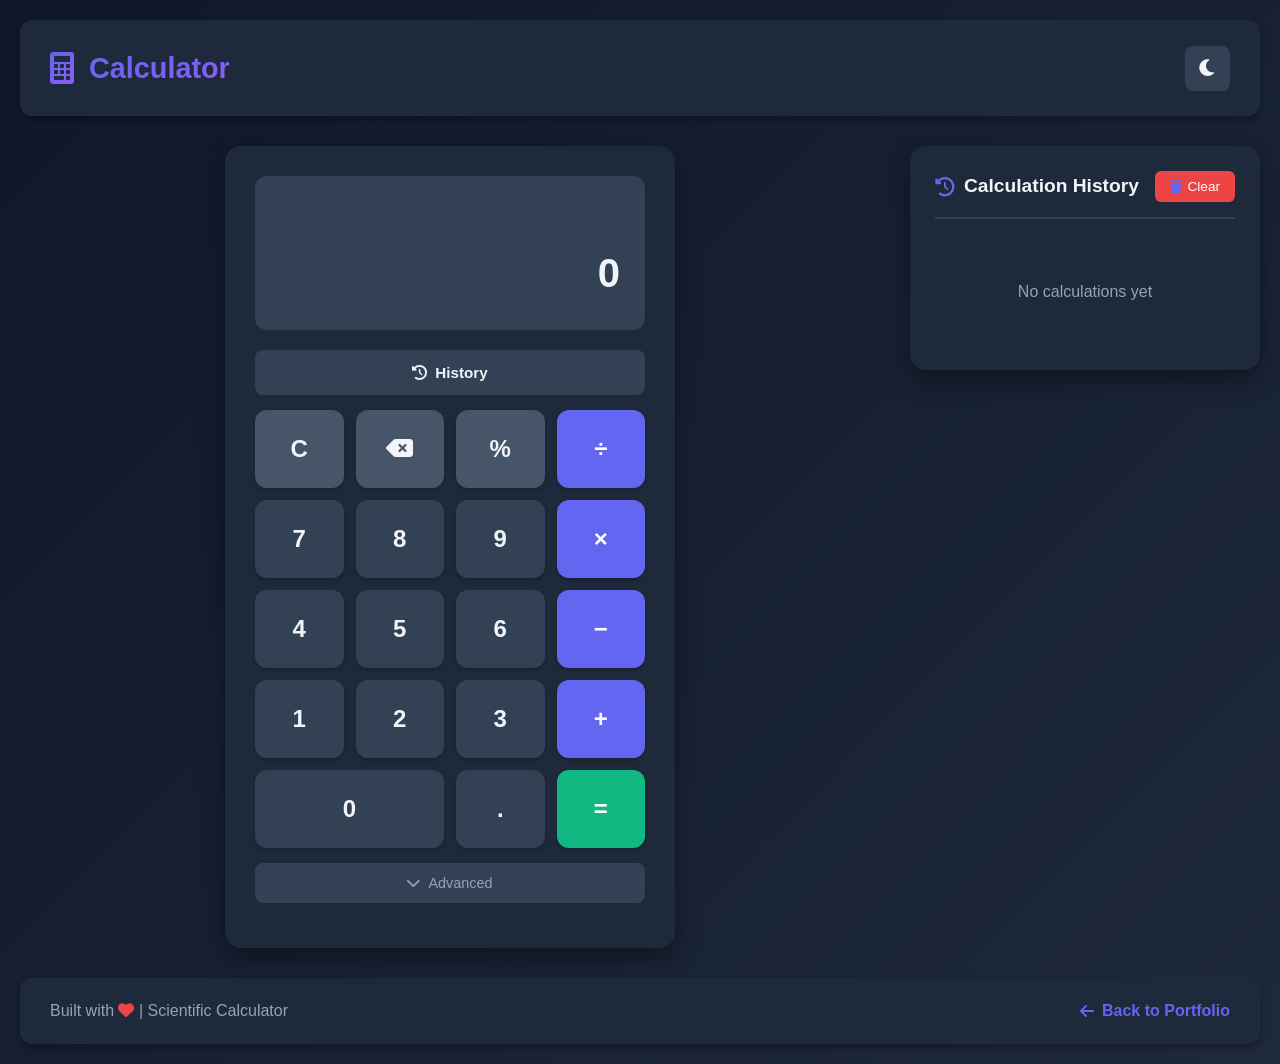
==== calculator.html @ 0b094eb4 "Update portfolio: Add Project Meridian capstone, capture project screenshots, update coding years to" ====
<!DOCTYPE html>
<html lang="en">
<head>
    <meta charset="UTF-8">
    <meta name="viewport" content="width=device-width, initial-scale=1.0">
    <title>Calculator - Live Demo</title>
    <link rel="stylesheet" href="https://cdnjs.cloudflare.com/ajax/libs/font-awesome/6.0.0/css/all.min.css">
    <link rel="stylesheet" href="calculator.css">
</head>
<body>
    <div class="container">
        <!-- Header -->
        <header class="app-header">
            <div class="header-content">
                <div class="logo">
                    <i class="fas fa-calculator"></i>
                    <h1>Calculator</h1>
                </div>
                <div class="header-actions">
                    <button id="themeToggle" class="theme-toggle" title="Toggle theme">
                        <i class="fas fa-moon"></i>
                    </button>
                </div>
            </div>
        </header>

        <!-- Calculator -->
        <main class="calculator-container">
            <div class="calculator">
                <!-- Display -->
                <div class="display-container">
                    <div class="display-previous" id="previousDisplay"></div>
                    <div class="display-current" id="currentDisplay">0</div>
                </div>

                <!-- History -->
                <div class="history-toggle">
                    <button id="historyBtn" class="history-btn">
                        <i class="fas fa-history"></i> History
                    </button>
                </div>

                <!-- Buttons -->
                <div class="buttons-grid">
                    <!-- Row 1 -->
                    <button class="btn btn-function" data-action="clear">C</button>
                    <button class="btn btn-function" data-action="delete">
                        <i class="fas fa-delete-left"></i>
                    </button>
                    <button class="btn btn-function" data-action="percent">%</button>
                    <button class="btn btn-operator" data-action="divide">÷</button>

                    <!-- Row 2 -->
                    <button class="btn btn-number" data-number="7">7</button>
                    <button class="btn btn-number" data-number="8">8</button>
                    <button class="btn btn-number" data-number="9">9</button>
                    <button class="btn btn-operator" data-action="multiply">×</button>

                    <!-- Row 3 -->
                    <button class="btn btn-number" data-number="4">4</button>
                    <button class="btn btn-number" data-number="5">5</button>
                    <button class="btn btn-number" data-number="6">6</button>
                    <button class="btn btn-operator" data-action="subtract">−</button>

                    <!-- Row 4 -->
                    <button class="btn btn-number" data-number="1">1</button>
                    <button class="btn btn-number" data-number="2">2</button>
                    <button class="btn btn-number" data-number="3">3</button>
                    <button class="btn btn-operator" data-action="add">+</button>

                    <!-- Row 5 -->
                    <button class="btn btn-number btn-zero" data-number="0">0</button>
                    <button class="btn btn-number" data-action="decimal">.</button>
                    <button class="btn btn-equals" data-action="equals">=</button>
                </div>

                <!-- Advanced Functions -->
                <div class="advanced-toggle">
                    <button id="advancedBtn" class="advanced-btn">
                        <i class="fas fa-chevron-down"></i> Advanced
                    </button>
                </div>

                <div class="advanced-functions" id="advancedFunctions">
                    <button class="btn btn-advanced" data-action="sqrt">√</button>
                    <button class="btn btn-advanced" data-action="square">x²</button>
                    <button class="btn btn-advanced" data-action="power">xʸ</button>
                    <button class="btn btn-advanced" data-action="factorial">x!</button>
                    <button class="btn btn-advanced" data-action="sin">sin</button>
                    <button class="btn btn-advanced" data-action="cos">cos</button>
                    <button class="btn btn-advanced" data-action="tan">tan</button>
                    <button class="btn btn-advanced" data-action="log">log</button>
                    <button class="btn btn-advanced" data-action="ln">ln</button>
                    <button class="btn btn-advanced" data-action="pi">π</button>
                    <button class="btn btn-advanced" data-action="e">e</button>
                    <button class="btn btn-advanced" data-action="inverse">1/x</button>
                </div>
            </div>

            <!-- History Panel -->
            <div class="history-panel" id="historyPanel">
                <div class="history-header">
                    <h3><i class="fas fa-history"></i> Calculation History</h3>
                    <button id="clearHistory" class="clear-history-btn">
                        <i class="fas fa-trash"></i> Clear
                    </button>
                </div>
                <div class="history-list" id="historyList">
                    <p class="history-empty">No calculations yet</p>
                </div>
            </div>
        </main>

        <!-- Footer -->
        <footer class="app-footer">
            <p>Built with <i class="fas fa-heart"></i> | Scientific Calculator</p>
            <a href="index.html" class="back-link">
                <i class="fas fa-arrow-left"></i> Back to Portfolio
            </a>
        </footer>
    </div>

    <script src="calculator.js"></script>
</body>
</html>
---- calculator.css ----
/* =================================================
   THIS IS WHERE GLOBAL STYLES & RESET ARE LOCATED
   ================================================= */

* {
    margin: 0;
    padding: 0;
    box-sizing: border-box;
}

:root {
    --primary-color: #6366f1;
    --primary-dark: #4f46e5;
    --secondary-color: #8b5cf6;
    --success-color: #10b981;
    --danger-color: #ef4444;
    --warning-color: #f59e0b;
    --bg-primary: #0f172a;
    --bg-secondary: #1e293b;
    --bg-tertiary: #334155;
    --text-primary: #f1f5f9;
    --text-secondary: #94a3b8;
    --border-color: #334155;
    --shadow: 0 4px 6px rgba(0, 0, 0, 0.3);
    --shadow-lg: 0 10px 25px rgba(0, 0, 0, 0.4);
    --btn-number: #334155;
    --btn-operator: #6366f1;
    --btn-equals: #10b981;
    --btn-function: #475569;
}

body {
    font-family: 'Segoe UI', Tahoma, Geneva, Verdana, sans-serif;
    background: linear-gradient(135deg, #0f172a 0%, #1e293b 100%);
    color: var(--text-primary);
    min-height: 100vh;
    line-height: 1.6;
    transition: all 0.3s ease;
}

body.light-theme {
    --bg-primary: #f8fafc;
    --bg-secondary: #ffffff;
    --bg-tertiary: #e2e8f0;
    --text-primary: #1e293b;
    --text-secondary: #64748b;
    --border-color: #cbd5e1;
    --btn-number: #e2e8f0;
    --btn-operator: #6366f1;
    --btn-equals: #10b981;
    --btn-function: #cbd5e1;
    background: linear-gradient(135deg, #f8fafc 0%, #e2e8f0 100%);
}

.container {
    max-width: 1400px;
    margin: 0 auto;
    padding: 20px;
}

/* ==============================================
   THIS IS THE HEADER AREA
   ============================================== */

.app-header {
    background: var(--bg-secondary);
    border-radius: 12px;
    padding: 25px 30px;
    margin-bottom: 30px;
    box-shadow: var(--shadow);
}

.header-content {
    display: flex;
    justify-content: space-between;
    align-items: center;
}

.logo {
    display: flex;
    align-items: center;
    gap: 15px;
}

.logo i {
    font-size: 2rem;
    background: linear-gradient(135deg, var(--primary-color), var(--secondary-color));
    -webkit-background-clip: text;
    -webkit-text-fill-color: transparent;
    background-clip: text;
}

.logo h1 {
    font-size: 1.8rem;
    font-weight: 700;
    background: linear-gradient(135deg, var(--primary-color), var(--secondary-color));
    -webkit-background-clip: text;
    -webkit-text-fill-color: transparent;
    background-clip: text;
}

.theme-toggle {
    width: 45px;
    height: 45px;
    border: 2px solid var(--border-color);
    background: var(--bg-tertiary);
    border-radius: 8px;
    color: var(--text-primary);
    cursor: pointer;
    transition: all 0.3s ease;
    display: flex;
    align-items: center;
    justify-content: center;
    font-size: 1.2rem;
}

.theme-toggle:hover {
    border-color: var(--primary-color);
    color: var(--primary-color);
    transform: rotate(15deg);
}

/* =================================================
   THIS IS WHERE THE CALCULATOR CONTAINER IS LOCATED
   ================================================= */

.calculator-container {
    display: grid;
    grid-template-columns: 1fr 350px;
    gap: 30px;
    align-items: start;
}

.calculator {
    background: var(--bg-secondary);
    border-radius: 16px;
    padding: 30px;
    box-shadow: var(--shadow-lg);
    max-width: 450px;
    margin: 0 auto;
    width: 100%;
}

/* =================================================
   THIS IS WHERE THE DISPLAY IS LOCATED
   ================================================= */

.display-container {
    background: var(--bg-tertiary);
    border-radius: 12px;
    padding: 25px;
    margin-bottom: 20px;
    min-height: 120px;
    display: flex;
    flex-direction: column;
    justify-content: flex-end;
    text-align: right;
    word-wrap: break-word;
    word-break: break-all;
}

.display-previous {
    color: var(--text-secondary);
    font-size: 1.2rem;
    min-height: 30px;
    margin-bottom: 10px;
}

.display-current {
    color: var(--text-primary);
    font-size: 2.5rem;
    font-weight: 600;
    min-height: 50px;
}

/* =================================================
   THIS IS WHERE THE BUTTONS ARE LOCATED
   ================================================= */

.history-toggle {
    margin-bottom: 15px;
}

.history-btn {
    width: 100%;
    padding: 12px;
    background: var(--bg-tertiary);
    border: 2px solid var(--border-color);
    border-radius: 8px;
    color: var(--text-primary);
    font-size: 0.95rem;
    font-weight: 600;
    cursor: pointer;
    transition: all 0.3s ease;
    display: flex;
    align-items: center;
    justify-content: center;
    gap: 8px;
}

.history-btn:hover {
    border-color: var(--primary-color);
    color: var(--primary-color);
}

.buttons-grid {
    display: grid;
    grid-template-columns: repeat(4, 1fr);
    gap: 12px;
    margin-bottom: 15px;
}

.btn {
    padding: 25px;
    border: none;
    border-radius: 12px;
    font-size: 1.5rem;
    font-weight: 600;
    cursor: pointer;
    transition: all 0.2s ease;
    box-shadow: 0 2px 4px rgba(0, 0, 0, 0.2);
}

.btn:hover {
    transform: translateY(-2px);
    box-shadow: 0 4px 8px rgba(0, 0, 0, 0.3);
}

.btn:active {
    transform: translateY(0);
}

.btn-number {
    background: var(--btn-number);
    color: var(--text-primary);
}

.btn-operator {
    background: var(--btn-operator);
    color: white;
}

.btn-equals {
    background: var(--btn-equals);
    color: white;
}

.btn-function {
    background: var(--btn-function);
    color: var(--text-primary);
}

.btn-zero {
    grid-column: span 2;
}

/* =================================================
   THIS IS WHERE THE ADVANCED FUNCTIONS ARE LOCATED
   ================================================= */

.advanced-toggle {
    margin-bottom: 15px;
}

.advanced-btn {
    width: 100%;
    padding: 10px;
    background: var(--bg-tertiary);
    border: 2px solid var(--border-color);
    border-radius: 8px;
    color: var(--text-secondary);
    font-size: 0.9rem;
    cursor: pointer;
    transition: all 0.3s ease;
    display: flex;
    align-items: center;
    justify-content: center;
    gap: 8px;
}

.advanced-btn:hover {
    border-color: var(--primary-color);
    color: var(--text-primary);
}

.advanced-btn.active i {
    transform: rotate(180deg);
}

.advanced-functions {
    display: none;
    grid-template-columns: repeat(4, 1fr);
    gap: 10px;
    margin-top: 10px;
    padding: 15px;
    background: var(--bg-tertiary);
    border-radius: 12px;
}

.advanced-functions.show {
    display: grid;
}

.btn-advanced {
    padding: 15px 10px;
    background: var(--secondary-color);
    color: white;
    font-size: 1rem;
}

/* =================================================
   THIS IS WHERE THE HISTORY PANEL IS LOCATED
   ================================================= */

.history-panel {
    background: var(--bg-secondary);
    border-radius: 16px;
    padding: 25px;
    box-shadow: var(--shadow-lg);
    max-height: 600px;
    display: flex;
    flex-direction: column;
}

.history-header {
    display: flex;
    justify-content: space-between;
    align-items: center;
    margin-bottom: 20px;
    padding-bottom: 15px;
    border-bottom: 2px solid var(--border-color);
}

.history-header h3 {
    color: var(--text-primary);
    font-size: 1.2rem;
    display: flex;
    align-items: center;
    gap: 10px;
}

.history-header i {
    color: var(--primary-color);
}

.clear-history-btn {
    padding: 8px 15px;
    background: var(--danger-color);
    border: none;
    border-radius: 6px;
    color: white;
    font-size: 0.85rem;
    cursor: pointer;
    transition: all 0.3s ease;
    display: flex;
    align-items: center;
    gap: 6px;
}

.clear-history-btn:hover {
    background: #dc2626;
}

.history-list {
    flex: 1;
    overflow-y: auto;
    display: flex;
    flex-direction: column;
    gap: 10px;
}

.history-list::-webkit-scrollbar {
    width: 8px;
}

.history-list::-webkit-scrollbar-track {
    background: var(--bg-tertiary);
    border-radius: 4px;
}

.history-list::-webkit-scrollbar-thumb {
    background: var(--primary-color);
    border-radius: 4px;
}

.history-empty {
    text-align: center;
    color: var(--text-secondary);
    padding: 40px 20px;
}

.history-item {
    background: var(--bg-tertiary);
    border: 2px solid var(--border-color);
    border-radius: 8px;
    padding: 15px;
    cursor: pointer;
    transition: all 0.3s ease;
    animation: slideIn 0.3s ease;
}

@keyframes slideIn {
    from {
        opacity: 0;
        transform: translateY(-10px);
    }
    to {
        opacity: 1;
        transform: translateY(0);
    }
}

.history-item:hover {
    border-color: var(--primary-color);
    transform: translateX(5px);
}

.history-expression {
    color: var(--text-secondary);
    font-size: 0.95rem;
    margin-bottom: 5px;
}

.history-result {
    color: var(--text-primary);
    font-size: 1.3rem;
    font-weight: 600;
}

/* =================================================
   THIS IS WHERE THE FOOTER IS LOCATED
   ================================================= */

.app-footer {
    background: var(--bg-secondary);
    border-radius: 12px;
    padding: 20px 30px;
    margin-top: 30px;
    text-align: center;
    box-shadow: var(--shadow);
    display: flex;
    justify-content: space-between;
    align-items: center;
    flex-wrap: wrap;
    gap: 15px;
}

.app-footer p {
    color: var(--text-secondary);
}

.app-footer i.fa-heart {
    color: var(--danger-color);
}

.back-link {
    color: var(--primary-color);
    text-decoration: none;
    font-weight: 600;
    transition: all 0.3s ease;
    display: flex;
    align-items: center;
    gap: 8px;
}

.back-link:hover {
    color: var(--secondary-color);
    transform: translateX(-5px);
}

/* =================================================
   THIS IS WHERE RESPONSIVE DESIGN IS LOCATED
   ================================================= */

@media (max-width: 1024px) {
    .calculator-container {
        grid-template-columns: 1fr;
    }

    .history-panel {
        max-height: 400px;
    }
}

@media (max-width: 768px) {
    .calculator {
        padding: 20px;
    }

    .display-current {
        font-size: 2rem;
    }

    .btn {
        padding: 20px;
        font-size: 1.3rem;
    }

    .advanced-functions {
        grid-template-columns: repeat(3, 1fr);
    }

    .app-footer {
        flex-direction: column;
        text-align: center;
    }
}

@media (max-width: 480px) {
    .buttons-grid {
        gap: 8px;
    }

    .btn {
        padding: 18px 10px;
        font-size: 1.2rem;
    }

    .advanced-functions {
        grid-template-columns: repeat(3, 1fr);
        gap: 8px;
    }

    .btn-advanced {
        padding: 12px 8px;
        font-size: 0.9rem;
    }
}
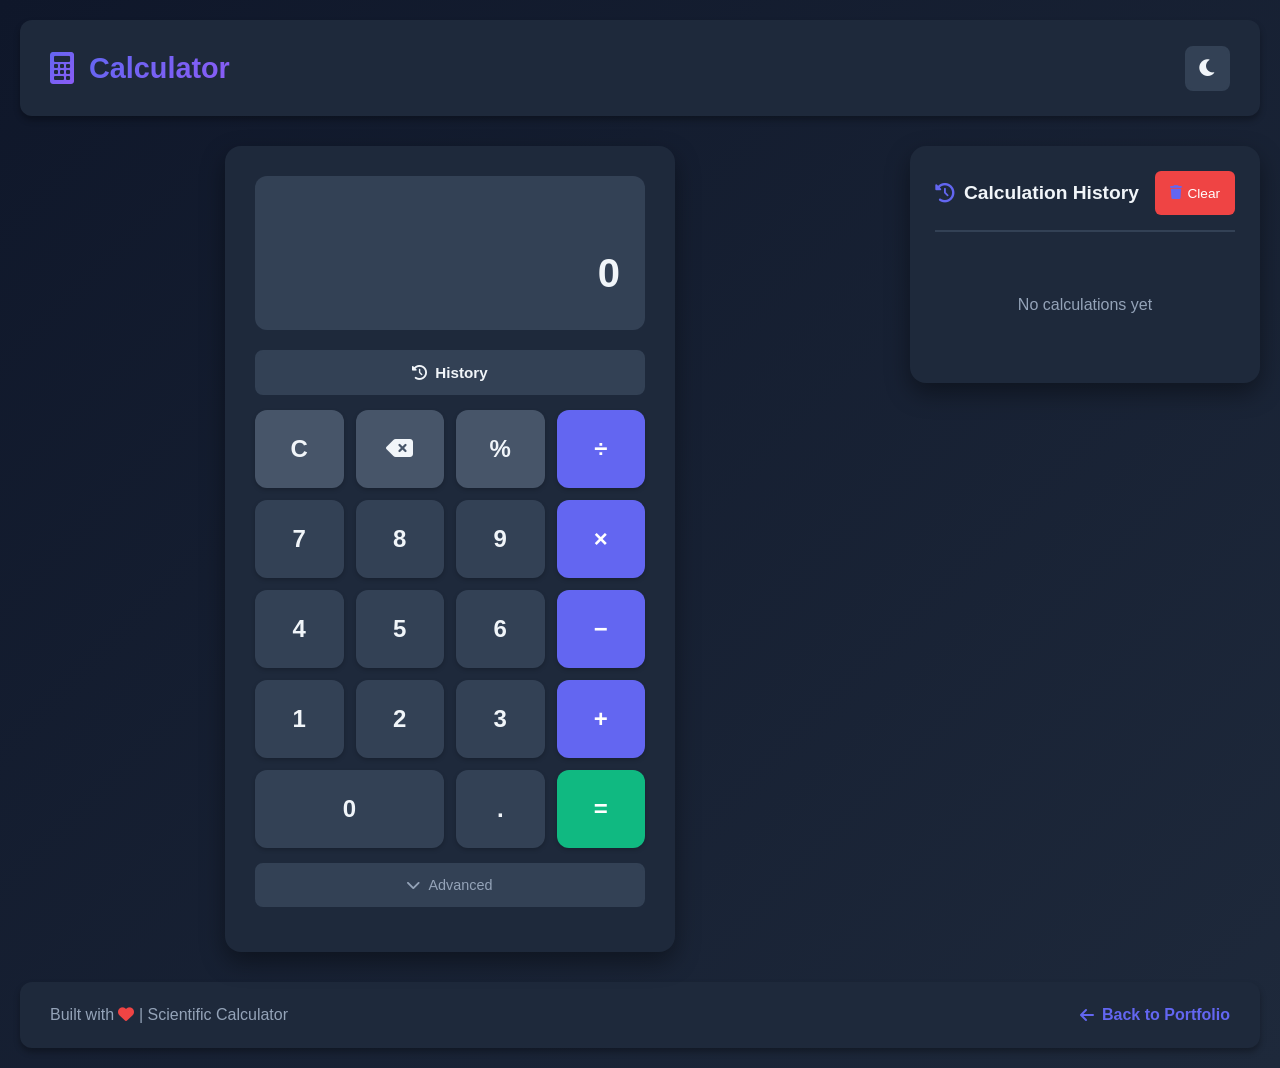
==== commit 0067e503: "Add comprehensive responsive design for all devices - iPhone, Android, tablets, and TVs - Enhanced v" ====
--- a/calculator.html
+++ b/calculator.html
@@ -2,7 +2,10 @@
 <html lang="en">
 <head>
     <meta charset="UTF-8">
-    <meta name="viewport" content="width=device-width, initial-scale=1.0">
+    <meta name="viewport" content="width=device-width, initial-scale=1.0, maximum-scale=5.0, user-scalable=yes">
+    <meta name="apple-mobile-web-app-capable" content="yes">
+    <meta name="apple-mobile-web-app-status-bar-style" content="black-translucent">
+    <meta name="format-detection" content="telephone=no">
     <title>Calculator - Live Demo</title>
     <link rel="stylesheet" href="https://cdnjs.cloudflare.com/ajax/libs/font-awesome/6.0.0/css/all.min.css">
     <link rel="stylesheet" href="calculator.css">
--- a/calculator.css
+++ b/calculator.css
@@ -6,6 +6,12 @@
     margin: 0;
     padding: 0;
     box-sizing: border-box;
+}
+
+html {
+    -webkit-text-size-adjust: 100%;
+    -ms-text-size-adjust: 100%;
+    text-size-adjust: 100%;
 }
 
 :root {
@@ -30,12 +36,17 @@
 }
 
 body {
-    font-family: 'Segoe UI', Tahoma, Geneva, Verdana, sans-serif;
+    font-family: -apple-system, BlinkMacSystemFont, 'Segoe UI', Roboto, 'Helvetica Neue', Arial, sans-serif;
     background: linear-gradient(135deg, #0f172a 0%, #1e293b 100%);
     color: var(--text-primary);
     min-height: 100vh;
     line-height: 1.6;
     transition: all 0.3s ease;
+    -webkit-font-smoothing: antialiased;
+    -moz-osx-font-smoothing: grayscale;
+    overflow-x: hidden;
+    padding-bottom: env(safe-area-inset-bottom);
+    touch-action: manipulation;
 }
 
 body.light-theme {
@@ -472,6 +483,13 @@
    THIS IS WHERE RESPONSIVE DESIGN IS LOCATED
    ================================================= */
 
+/* iOS Safari specific fixes */
+@supports (-webkit-touch-callout: none) {
+    .container {
+        padding-bottom: env(safe-area-inset-bottom);
+    }
+}
+
 @media (max-width: 1024px) {
     .calculator-container {
         grid-template-columns: 1fr;
@@ -483,6 +501,10 @@
 }
 
 @media (max-width: 768px) {
+    .container {
+        padding: 15px;
+    }
+    
     .calculator {
         padding: 20px;
     }
@@ -494,6 +516,9 @@
     .btn {
         padding: 20px;
         font-size: 1.3rem;
+        min-height: 44px;
+        min-width: 44px;
+        -webkit-tap-highlight-color: transparent;
     }
 
     .advanced-functions {
@@ -507,6 +532,10 @@
 }
 
 @media (max-width: 480px) {
+    .container {
+        padding: 10px;
+    }
+    
     .buttons-grid {
         gap: 8px;
     }
@@ -525,4 +554,45 @@
         padding: 12px 8px;
         font-size: 0.9rem;
     }
-}
+    
+    .app-header {
+        padding: 15px;
+    }
+}
+
+/* Extra small devices */
+@media (max-width: 360px) {
+    .btn {
+        padding: 16px 8px;
+        font-size: 1.1rem;
+    }
+    
+    .display-current {
+        font-size: 1.75rem;
+    }
+}
+
+/* Landscape orientation for phones */
+@media (max-height: 500px) and (orientation: landscape) {
+    .calculator {
+        padding: 15px;
+    }
+    
+    .display {
+        padding: 15px;
+    }
+    
+    .btn {
+        padding: 12px;
+        font-size: 1.1rem;
+    }
+}
+
+/* Touch-friendly improvements */
+button, input, select {
+    min-height: 44px;
+}
+
+input, textarea {
+    font-size: 16px; /* Prevents zoom on iOS */
+}
